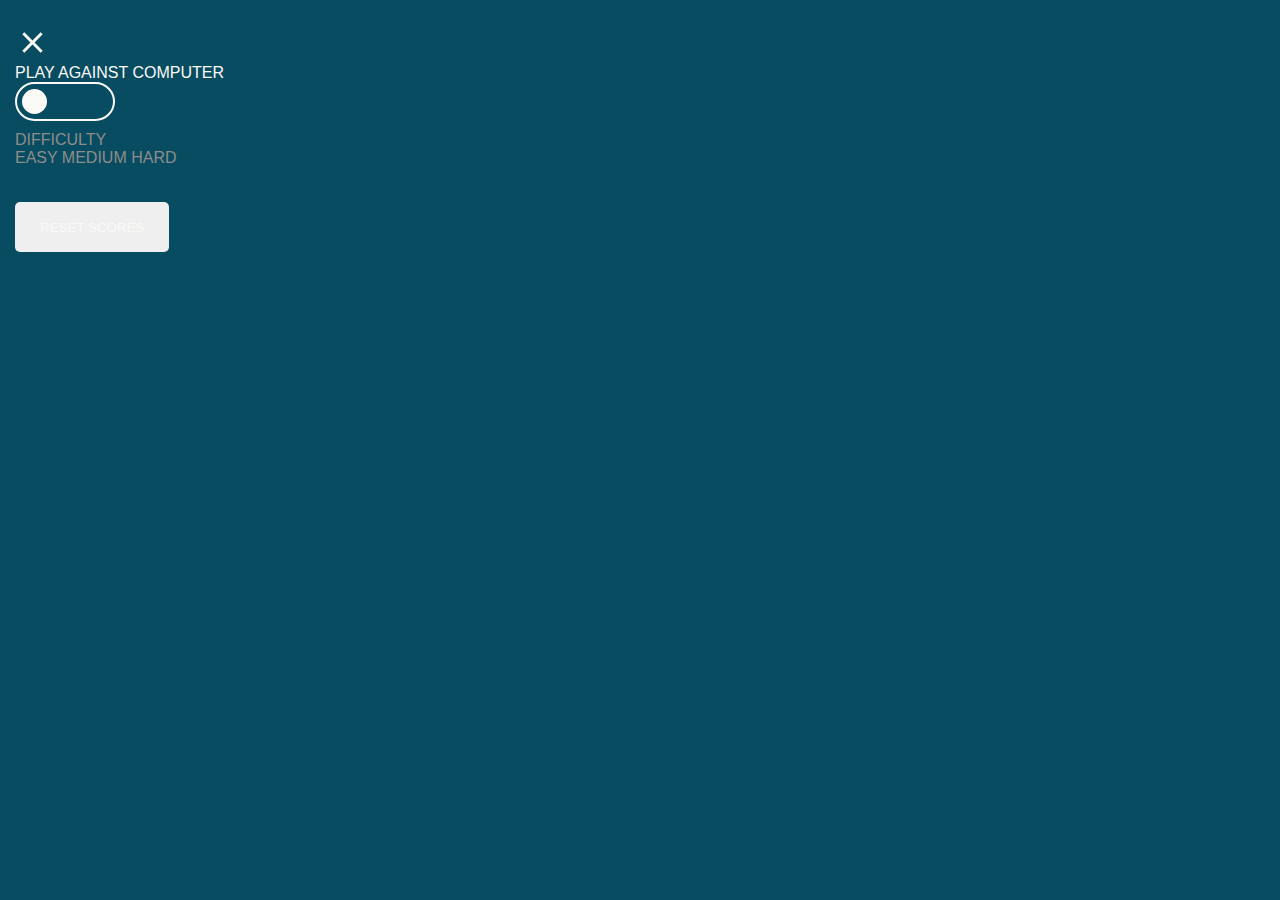
==== index.html @ 300998c6 "Merge branch 'html-structure' into main" ====
<!DOCTYPE html>
<html lang="en">
<head>
    <meta charset="UTF-8">
    <meta http-equiv="X-UA-Compatible" content="IE=edge">
    <meta name="viewport" content="width=device-width, initial-scale=1.0">
    <link rel="stylesheet" href="styles.css">
    <title>Tic Tac Toe</title>
</head>
<body>
    <div id="game-screen">
        <head>
            <div id="match-history">
                <svg id="undo-button" width="35" height="35" viewBox="0 0 35 35" fill="none" xmlns="http://www.w3.org/2000/svg">
                    <path d="M24 8.7025L21.336 6L10 17.5L21.336 29L24 26.2975L15.3468 17.5L24 8.7025Z" fill="#FAF9F6"/>
                </svg>
                <svg id="redo-button" width="35" height="35" viewBox="0 0 35 35" fill="none" xmlns="http://www.w3.org/2000/svg">
                    <path d="M13.664 6L11 8.7025L19.6532 17.5L11 26.2975L13.664 29L25 17.5L13.664 6Z" fill="#FAF9F6"/>
                </svg>
            </div>

            <svg id="settings-button" width="35" height="35" viewBox="0 0 35 35" fill="none" xmlns="http://www.w3.org/2000/svg">
                <path d="M27.9125 18.8708C27.9708 18.4333 28 17.9812 28 17.5C28 17.0333 27.9708 16.5667 27.8979 16.1292L30.8583 13.825C31.1208 13.6208 31.1938 13.2271 31.0333 12.9354L28.2333 8.09375C28.0583 7.77292 27.6938 7.67083 27.3729 7.77292L23.8875 9.17292C23.1583 8.61875 22.3854 8.15208 21.525 7.80208L21 4.09792C20.9417 3.74792 20.65 3.5 20.3 3.5H14.7C14.35 3.5 14.0729 3.74792 14.0146 4.09792L13.4896 7.80208C12.6292 8.15208 11.8417 8.63333 11.1271 9.17292L7.64166 7.77292C7.32083 7.65625 6.95625 7.77292 6.78125 8.09375L3.99583 12.9354C3.82083 13.2417 3.87916 13.6208 4.17083 13.825L7.13125 16.1292C7.05833 16.5667 7 17.0479 7 17.5C7 17.9521 7.02916 18.4333 7.10208 18.8708L4.14166 21.175C3.87916 21.3792 3.80625 21.7729 3.96666 22.0646L6.76666 26.9062C6.94166 27.2271 7.30625 27.3292 7.62708 27.2271L11.1125 25.8271C11.8417 26.3812 12.6146 26.8479 13.475 27.1979L14 30.9021C14.0729 31.2521 14.35 31.5 14.7 31.5H20.3C20.65 31.5 20.9417 31.2521 20.9854 30.9021L21.5104 27.1979C22.3708 26.8479 23.1583 26.3812 23.8729 25.8271L27.3583 27.2271C27.6792 27.3438 28.0437 27.2271 28.2188 26.9062L31.0187 22.0646C31.1938 21.7437 31.1208 21.3792 30.8437 21.175L27.9125 18.8708ZM17.5 22.75C14.6125 22.75 12.25 20.3875 12.25 17.5C12.25 14.6125 14.6125 12.25 17.5 12.25C20.3875 12.25 22.75 14.6125 22.75 17.5C22.75 20.3875 20.3875 22.75 17.5 22.75Z" fill="#FAF9F6"/>
            </svg>
        </head>

        <main>
            <div>Round: <span id="round-nr">1</span></div>

            <section id="grid">
                <div></div>
                <div></div>
                <div></div>
                <div></div>
                <div></div>
                <div></div>
                <div></div>
                <div></div>
                <div></div>
            </section>

            <section id="scores">
                <div id="p1" class="player">
                    <span id="p1-name">Player 1</span>
                    <span id="p1-score">-</span>
                </div>

                <div>vs</div>

                <div id="p2" class="player">
                    <span id="p2-name">Player 2</span>
                    <span id="p2-score">-</span>
                </div>
            </section>
        </main>
    </div>

    <div id="settings-screen">
        <head>
            <svg id="close-button" width="35" height="35" viewBox="0 0 35 35" fill="none" xmlns="http://www.w3.org/2000/svg">
                <path d="M27.7083 9.34791L25.652 7.29166L17.5 15.4437L9.34788 7.29166L7.29163 9.34791L15.4437 17.5L7.29163 25.6521L9.34788 27.7083L17.5 19.5562L25.652 27.7083L27.7083 25.6521L19.5562 17.5L27.7083 9.34791Z" fill="#FAF9F6"/>
            </svg> 
        </head>

        <main id="settings">
            <section id="ai">
                <div>
                    <span>play against computer</span>
                    <div id="switch">
                        <div id="ball"></div>
                    </div>
                </div>

                <div id="difficulties">
                    <div>difficulty</div>
                    <div>
                        <span id="easy">easy</span>
                        <span id="medium">medium</span>
                        <span id="hard">hard</span>
                    </div>
                </div>
            </section>

            <button>reset scores</button>
        </main>
    </div>

    <div id="reset-screen">
        <div id=""card>
            <p>Are you sure you want to reset the current game scores</p>
            <p>This action cannot be undone</p>
            <div>
                <button>Reset</button>
                <button>Cancel</button>
            </div>
        </div>
    </div>
    
</body>
</html>
---- styles.css ----
#game-screen{
    display: none;
}
#settings-screen{
    /* display: none; */
}
#reset-screen{
    display: none;
}

@import url('https://fonts.googleapis.com/css2?family=Alata&display=swap');

:root{
    --main: #084C61;
    --comp: #FDC10D;
    --accent: #E8283F;
    --white: #FAF9F6;
    --black: #22201C;
    --blackOverlay:#22201c60;
    --neutLite: #E8E6DF;
    --neutMed: #C6C5C2;
    --neutDark: #8E8D8A;

    --szXL: 55px;
    --szL: 35px;
    --szM: 25px;
    --szS:15px;
    --szXS:10px;
}

.font-m{font-size: 18px}
.font-s{font-size: 14px}
.font-l{font-size: 36px}

*{
    margin: 0;
    box-sizing: border-box;
    color: var(--white);
    font-family: 'Alata', sans-serif;;
    text-transform: uppercase;
}

.flex{display: flex;}
.column{flex-direction: column;}
.justify-center{justify-content: center;}
.align-center{align-items: center;}
.space-between{justify-content: space-between;}
.flex-end{justify-content: flex-end;}

/* // GENERAL COMPONENTS // */

button{
    padding: 5px 25px;
    height: 50px;
    border-radius: 5px;
    border: none;
    cursor: pointer;
    transition-property: color, background-color;
    transition-duration: 0.1s;
    width: auto;
}

button:hover{
    background-color: var(--black);
    color: var(--white);
}


.accent-button{
    background-color: var(--accent);
    color: var(--white);
}

.comp-button{
    background-color: var(--comp);
    color: var(--main);
}

.outline-button{
    border: 2px solid var(--main);
    color: var(--main);
}

/* // GENERAL LAYOUT // */

body{
    background-color: var(--main);
    padding: var(--szM) var(--szS) var(--szS) var(--szS);
    height: 100vh;
    position: relative;
}

/* gives spacing between main items  */
body > div > main > *:not(:last-child){
    margin-bottom: var(--szL);
}

body header{
    padding-bottom: var(--szL);
    display: flex;
}


/* // GAME SCREEN SPECIFICS // */

#match-history{
    gap: var(--szL);
}

body main > *{
    margin-bottom: var(--szXS);
}

#grid{
    width: 100%;
    display: grid;
    grid-template-columns: repeat(3, 1fr);
    grid-template-rows: repeat(3, 50px);

}

#grid > div{--border: 2px solid var(--white);}
#grid div:nth-child(3n){border-left: var(--border)}
#grid div:nth-child(3n+1){border-right: var(--border)}
#grid div:nth-child(-n+3){border-bottom: var(--border)}
#grid div:nth-child(-n+3){border-bottom: var(--border)}
#grid div:nth-child(6)~div{border-top: var(--border)}

.player{
    flex-grow: 1;
    text-align: center;
    display: flex;
    flex-direction: column;
}

.player .active{
    color: var(--comp);
}

/* // SETTINGS SCREEN SPECIFICS // */

#settings section > *:not(:last-child){
    margin-bottom: var(--szXS);
}

#switch{
    width: 100px;
    padding: 5px ;
    border-radius: 50px;
    border: 2px solid var(--white);

    position: relative;
    cursor: pointer;
}

#switch > div{
    position: relative;
    left: 0px;

    height: var(--szM);
    width: var(--szM);
    background-color: var(--white);
    border-radius: 50px;

    transition-property: left;
    transition-duration: 0.1s;
    transition-timing-function: ease-out;
}

#switch .active{
    left: calc( 100% - var(--szM) );
}

#difficulties *{
    color: var(--neutDark) !important;
}

#difficulties .active{color: var(--comp);}


/* // RESET SCREEN SPECIFICS // */
#reset-screen{
    position: absolute;
    width: 100%;
    height: 100%;
    top: 0;
    left: 0;
    background-color: var(--blackOverlay);
}

#reset-screen .card{
    background-color: var(--white);
    border-radius: 5px;
    padding: var(--szXL) var(--szL);

    display: grid;
    gap: var(--szL);

}

.reset-text p:first-child{padding-bottom: var(--szXS);}
.reset-text p{color: var(--black);}
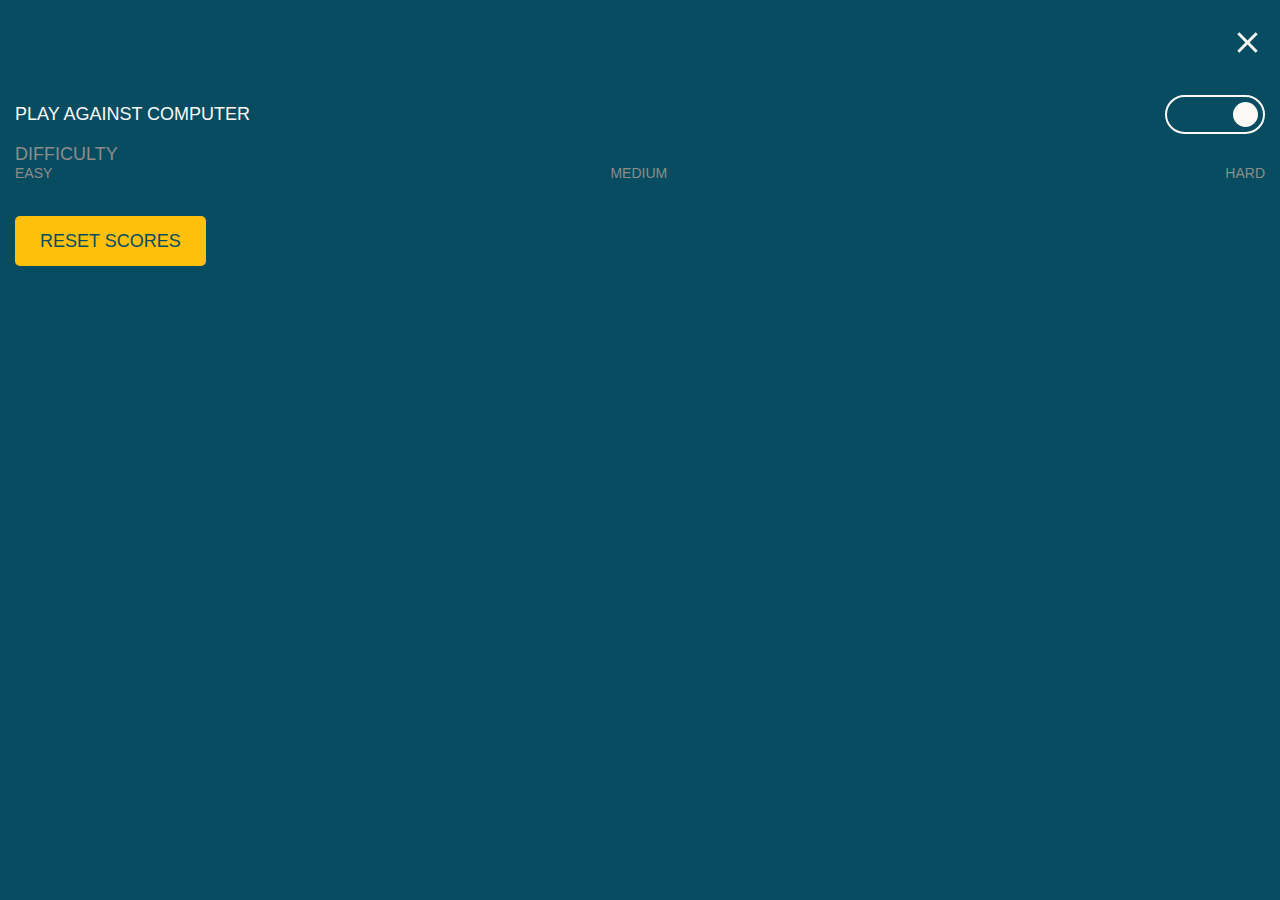
==== commit f9a509e1: "Merge branch 'css-structure' into main" ====
--- a/index.html
+++ b/index.html
@@ -9,8 +9,8 @@
 </head>
 <body>
     <div id="game-screen">
-        <head>
-            <div id="match-history">
+        <header class="space-between">
+            <div id="match-history" class="flex">
                 <svg id="undo-button" width="35" height="35" viewBox="0 0 35 35" fill="none" xmlns="http://www.w3.org/2000/svg">
                     <path d="M24 8.7025L21.336 6L10 17.5L21.336 29L24 26.2975L15.3468 17.5L24 8.7025Z" fill="#FAF9F6"/>
                 </svg>
@@ -22,10 +22,10 @@
             <svg id="settings-button" width="35" height="35" viewBox="0 0 35 35" fill="none" xmlns="http://www.w3.org/2000/svg">
                 <path d="M27.9125 18.8708C27.9708 18.4333 28 17.9812 28 17.5C28 17.0333 27.9708 16.5667 27.8979 16.1292L30.8583 13.825C31.1208 13.6208 31.1938 13.2271 31.0333 12.9354L28.2333 8.09375C28.0583 7.77292 27.6938 7.67083 27.3729 7.77292L23.8875 9.17292C23.1583 8.61875 22.3854 8.15208 21.525 7.80208L21 4.09792C20.9417 3.74792 20.65 3.5 20.3 3.5H14.7C14.35 3.5 14.0729 3.74792 14.0146 4.09792L13.4896 7.80208C12.6292 8.15208 11.8417 8.63333 11.1271 9.17292L7.64166 7.77292C7.32083 7.65625 6.95625 7.77292 6.78125 8.09375L3.99583 12.9354C3.82083 13.2417 3.87916 13.6208 4.17083 13.825L7.13125 16.1292C7.05833 16.5667 7 17.0479 7 17.5C7 17.9521 7.02916 18.4333 7.10208 18.8708L4.14166 21.175C3.87916 21.3792 3.80625 21.7729 3.96666 22.0646L6.76666 26.9062C6.94166 27.2271 7.30625 27.3292 7.62708 27.2271L11.1125 25.8271C11.8417 26.3812 12.6146 26.8479 13.475 27.1979L14 30.9021C14.0729 31.2521 14.35 31.5 14.7 31.5H20.3C20.65 31.5 20.9417 31.2521 20.9854 30.9021L21.5104 27.1979C22.3708 26.8479 23.1583 26.3812 23.8729 25.8271L27.3583 27.2271C27.6792 27.3438 28.0437 27.2271 28.2188 26.9062L31.0187 22.0646C31.1938 21.7437 31.1208 21.3792 30.8437 21.175L27.9125 18.8708ZM17.5 22.75C14.6125 22.75 12.25 20.3875 12.25 17.5C12.25 14.6125 14.6125 12.25 17.5 12.25C20.3875 12.25 22.75 14.6125 22.75 17.5C22.75 20.3875 20.3875 22.75 17.5 22.75Z" fill="#FAF9F6"/>
             </svg>
-        </head>
+        </header>
 
         <main>
-            <div>Round: <span id="round-nr">1</span></div>
+            <div>Round: <span id="round-nr" class="font-s">1</span></div>
 
             <section id="grid">
                 <div></div>
@@ -39,59 +39,61 @@
                 <div></div>
             </section>
 
-            <section id="scores">
+            <section id="scores" class="flex">
                 <div id="p1" class="player">
-                    <span id="p1-name">Player 1</span>
-                    <span id="p1-score">-</span>
+                    <div id="p1-name" class="font-m active">Player 1</div>
+                    <div id="p1-score" class="font-l">-</div>
                 </div>
 
-                <div>vs</div>
+                <div class="font-m">vs</div>
 
                 <div id="p2" class="player">
-                    <span id="p2-name">Player 2</span>
-                    <span id="p2-score">-</span>
+                    <div id="p2-name" class="font-m">Player 2</div>
+                    <div id="p2-score" class="font-l">-</div>
                 </div>
             </section>
         </main>
     </div>
 
     <div id="settings-screen">
-        <head>
+        <header class="flex-end">
             <svg id="close-button" width="35" height="35" viewBox="0 0 35 35" fill="none" xmlns="http://www.w3.org/2000/svg">
                 <path d="M27.7083 9.34791L25.652 7.29166L17.5 15.4437L9.34788 7.29166L7.29163 9.34791L15.4437 17.5L7.29163 25.6521L9.34788 27.7083L17.5 19.5562L25.652 27.7083L27.7083 25.6521L19.5562 17.5L27.7083 9.34791Z" fill="#FAF9F6"/>
             </svg> 
-        </head>
+        </header>
 
         <main id="settings">
             <section id="ai">
-                <div>
-                    <span>play against computer</span>
+                <div class="flex space-between align-center">
+                    <span class="font-m">play against computer</span>
                     <div id="switch">
-                        <div id="ball"></div>
+                        <div class="active" ></div>
                     </div>
                 </div>
 
                 <div id="difficulties">
-                    <div>difficulty</div>
-                    <div>
-                        <span id="easy">easy</span>
-                        <span id="medium">medium</span>
-                        <span id="hard">hard</span>
+                    <div class="font-m">difficulty</div>
+                    <div class="flex space-between">
+                        <span id="easy" class="font-s">easy</span>
+                        <span id="medium" class="font-s active">medium</span>
+                        <span id="hard" class="font-s">hard</span>
                     </div>
                 </div>
             </section>
 
-            <button>reset scores</button>
+            <button class="comp-button font-m">reset scores</button>
         </main>
     </div>
 
-    <div id="reset-screen">
-        <div id=""card>
-            <p>Are you sure you want to reset the current game scores</p>
-            <p>This action cannot be undone</p>
-            <div>
-                <button>Reset</button>
-                <button>Cancel</button>
+    <div id="reset-screen" class="flex justify-center align-center">
+        <div class="card">
+            <div class="reset-text">
+                <p class="font-m">Are you sure you want to reset the current game scores</p>
+                <p class="font-s">This action cannot be undone</p>
+            </div>
+            <div class="flex space-between">
+                <button id="reset-button" class="accent-button font-m">Reset</button>
+                <button id="cancel-button" class="outline-button ">Cancel</button>
             </div>
         </div>
     </div>
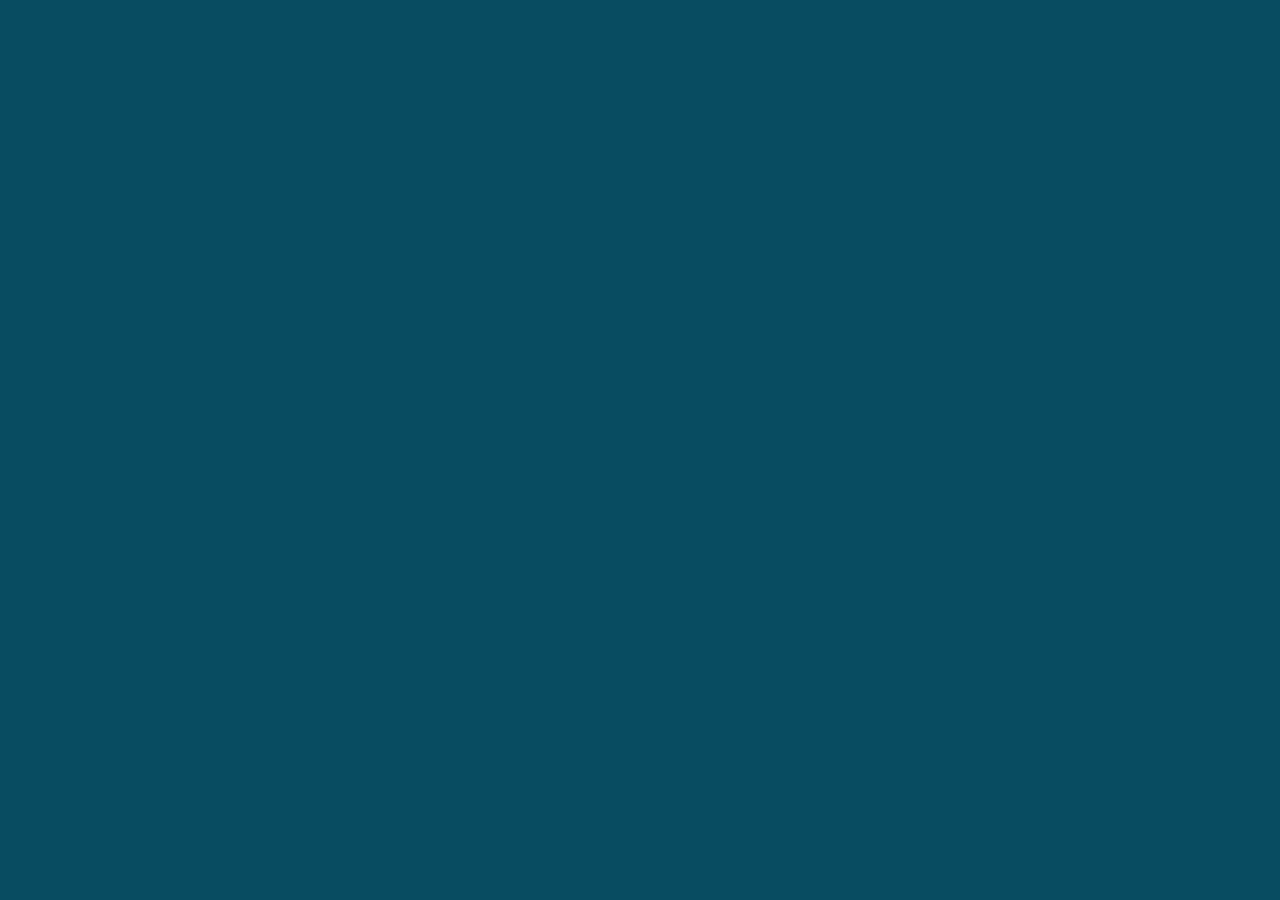
==== commit 678808d2: "moved html to separate file" ====
--- a/index.html
+++ b/index.html
@@ -8,95 +8,6 @@
     <title>Tic Tac Toe</title>
 </head>
 <body>
-    <div id="game-screen">
-        <header class="space-between">
-            <div id="match-history" class="flex">
-                <svg id="undo-button" width="35" height="35" viewBox="0 0 35 35" fill="none" xmlns="http://www.w3.org/2000/svg">
-                    <path d="M24 8.7025L21.336 6L10 17.5L21.336 29L24 26.2975L15.3468 17.5L24 8.7025Z" fill="#FAF9F6"/>
-                </svg>
-                <svg id="redo-button" width="35" height="35" viewBox="0 0 35 35" fill="none" xmlns="http://www.w3.org/2000/svg">
-                    <path d="M13.664 6L11 8.7025L19.6532 17.5L11 26.2975L13.664 29L25 17.5L13.664 6Z" fill="#FAF9F6"/>
-                </svg>
-            </div>
-
-            <svg id="settings-button" width="35" height="35" viewBox="0 0 35 35" fill="none" xmlns="http://www.w3.org/2000/svg">
-                <path d="M27.9125 18.8708C27.9708 18.4333 28 17.9812 28 17.5C28 17.0333 27.9708 16.5667 27.8979 16.1292L30.8583 13.825C31.1208 13.6208 31.1938 13.2271 31.0333 12.9354L28.2333 8.09375C28.0583 7.77292 27.6938 7.67083 27.3729 7.77292L23.8875 9.17292C23.1583 8.61875 22.3854 8.15208 21.525 7.80208L21 4.09792C20.9417 3.74792 20.65 3.5 20.3 3.5H14.7C14.35 3.5 14.0729 3.74792 14.0146 4.09792L13.4896 7.80208C12.6292 8.15208 11.8417 8.63333 11.1271 9.17292L7.64166 7.77292C7.32083 7.65625 6.95625 7.77292 6.78125 8.09375L3.99583 12.9354C3.82083 13.2417 3.87916 13.6208 4.17083 13.825L7.13125 16.1292C7.05833 16.5667 7 17.0479 7 17.5C7 17.9521 7.02916 18.4333 7.10208 18.8708L4.14166 21.175C3.87916 21.3792 3.80625 21.7729 3.96666 22.0646L6.76666 26.9062C6.94166 27.2271 7.30625 27.3292 7.62708 27.2271L11.1125 25.8271C11.8417 26.3812 12.6146 26.8479 13.475 27.1979L14 30.9021C14.0729 31.2521 14.35 31.5 14.7 31.5H20.3C20.65 31.5 20.9417 31.2521 20.9854 30.9021L21.5104 27.1979C22.3708 26.8479 23.1583 26.3812 23.8729 25.8271L27.3583 27.2271C27.6792 27.3438 28.0437 27.2271 28.2188 26.9062L31.0187 22.0646C31.1938 21.7437 31.1208 21.3792 30.8437 21.175L27.9125 18.8708ZM17.5 22.75C14.6125 22.75 12.25 20.3875 12.25 17.5C12.25 14.6125 14.6125 12.25 17.5 12.25C20.3875 12.25 22.75 14.6125 22.75 17.5C22.75 20.3875 20.3875 22.75 17.5 22.75Z" fill="#FAF9F6"/>
-            </svg>
-        </header>
-
-        <main>
-            <div>Round: <span id="round-nr" class="font-s">1</span></div>
-
-            <section id="grid">
-                <div></div>
-                <div></div>
-                <div></div>
-                <div></div>
-                <div></div>
-                <div></div>
-                <div></div>
-                <div></div>
-                <div></div>
-            </section>
-
-            <section id="scores" class="flex">
-                <div id="p1" class="player">
-                    <div id="p1-name" class="font-m active">Player 1</div>
-                    <div id="p1-score" class="font-l">-</div>
-                </div>
-
-                <div class="font-m">vs</div>
-
-                <div id="p2" class="player">
-                    <div id="p2-name" class="font-m">Player 2</div>
-                    <div id="p2-score" class="font-l">-</div>
-                </div>
-            </section>
-        </main>
-    </div>
-
-    <div id="settings-screen">
-        <header class="flex-end">
-            <svg id="close-button" width="35" height="35" viewBox="0 0 35 35" fill="none" xmlns="http://www.w3.org/2000/svg">
-                <path d="M27.7083 9.34791L25.652 7.29166L17.5 15.4437L9.34788 7.29166L7.29163 9.34791L15.4437 17.5L7.29163 25.6521L9.34788 27.7083L17.5 19.5562L25.652 27.7083L27.7083 25.6521L19.5562 17.5L27.7083 9.34791Z" fill="#FAF9F6"/>
-            </svg> 
-        </header>
-
-        <main id="settings">
-            <section id="ai">
-                <div class="flex space-between align-center">
-                    <span class="font-m">play against computer</span>
-                    <div id="switch">
-                        <div class="active" ></div>
-                    </div>
-                </div>
-
-                <div id="difficulties">
-                    <div class="font-m">difficulty</div>
-                    <div class="flex space-between">
-                        <span id="easy" class="font-s">easy</span>
-                        <span id="medium" class="font-s active">medium</span>
-                        <span id="hard" class="font-s">hard</span>
-                    </div>
-                </div>
-            </section>
-
-            <button class="comp-button font-m">reset scores</button>
-        </main>
-    </div>
-
-    <div id="reset-screen" class="flex justify-center align-center">
-        <div class="card">
-            <div class="reset-text">
-                <p class="font-m">Are you sure you want to reset the current game scores</p>
-                <p class="font-s">This action cannot be undone</p>
-            </div>
-            <div class="flex space-between">
-                <button id="reset-button" class="accent-button font-m">Reset</button>
-                <button id="cancel-button" class="outline-button ">Cancel</button>
-            </div>
-        </div>
-    </div>
     
 </body>
 </html>
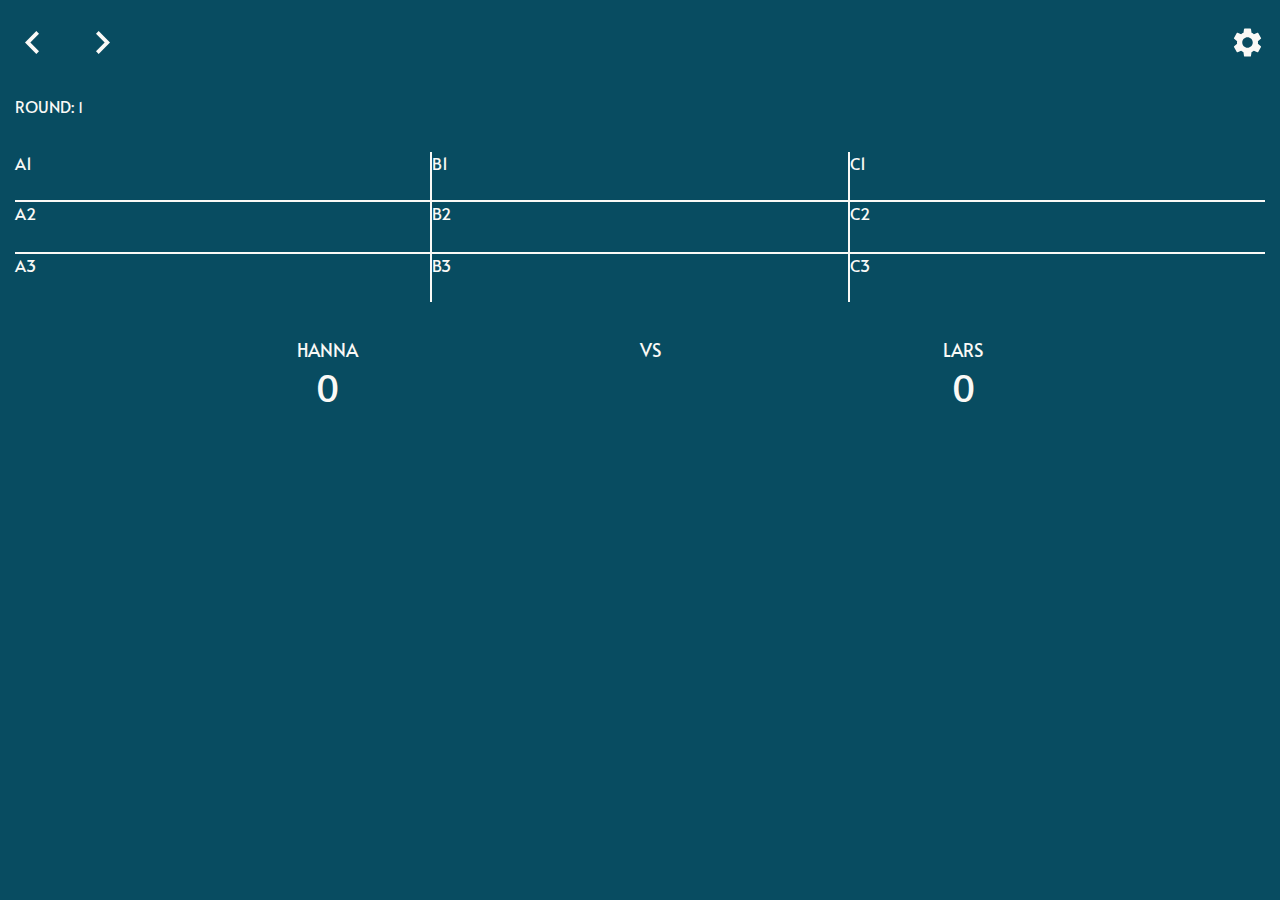
==== commit dd7af98a: "started working on creating DOM" ====
--- a/index.html
+++ b/index.html
@@ -9,5 +9,7 @@
 </head>
 <body>
     
+<script src="auxi.js"></script>
+<script src="script.js"></script>
 </body>
 </html>
--- a/styles.css
+++ b/styles.css
@@ -1,13 +1,3 @@
-
-#game-screen{
-    display: none;
-}
-#settings-screen{
-    /* display: none; */
-}
-#reset-screen{
-    display: none;
-}
 
 @import url('https://fonts.googleapis.com/css2?family=Alata&display=swap');
 
@@ -99,6 +89,7 @@
 body header{
     padding-bottom: var(--szL);
     display: flex;
+    flex-direction: row-reverse;
 }
 
 
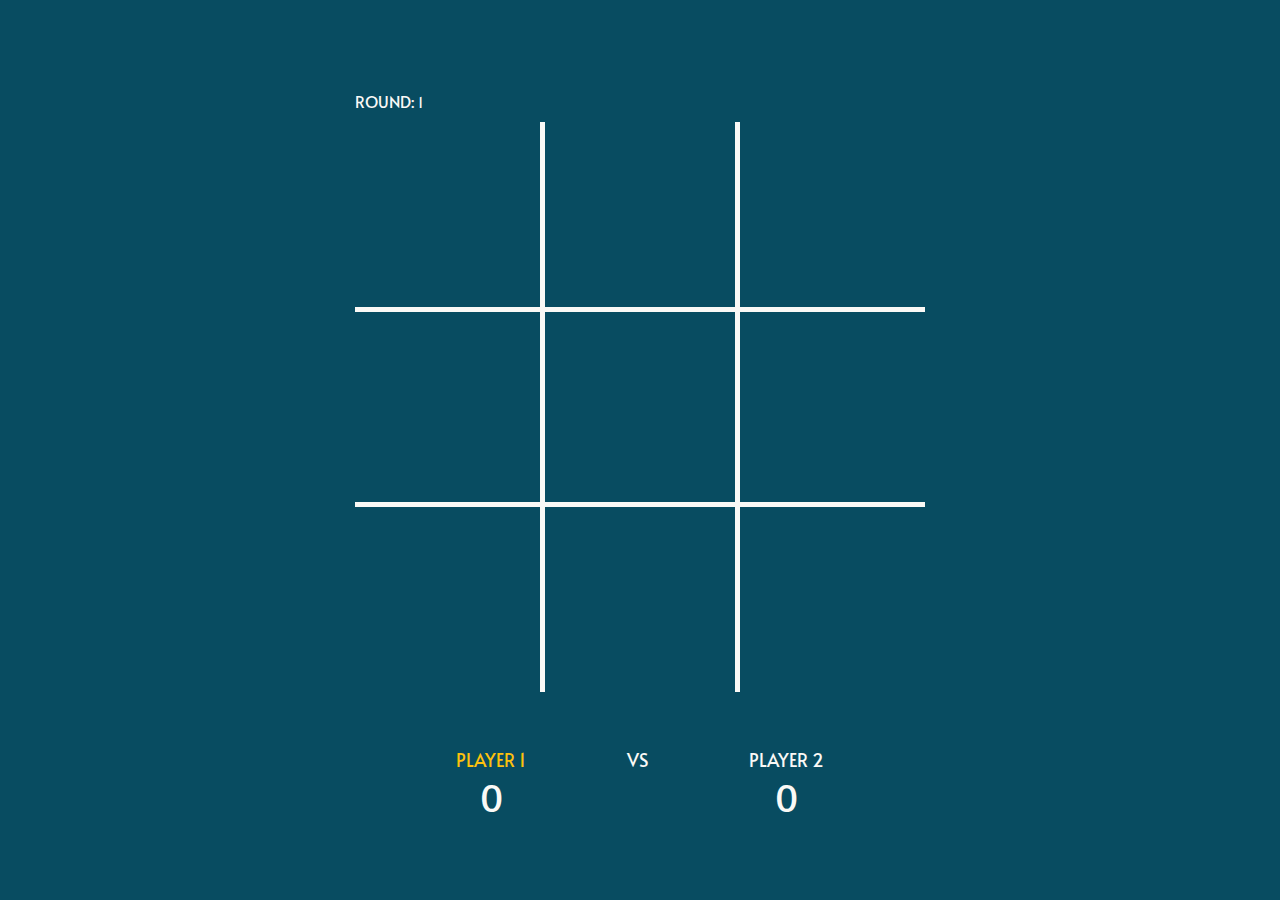
==== commit 097fe6d7: "made the game work" ====
--- a/index.html
+++ b/index.html
@@ -8,8 +8,30 @@
     <title>Tic Tac Toe</title>
 </head>
 <body>
+    <main>
+        <div>Round: <span id="round-nr" class="font-s"></span></div>            
+
+        <section id="grid">
+        </section>
+
+        <section id="scores" class="flex">
+            <div id="p1" class="player">
+                <div id="p1-name" class="font-m active">Player 1</div>
+                <div id="p1-score" class="font-l">-</div>
+            </div>
+
+            <div class="font-m">vs</div>
+
+            <div id="p2" class="player">
+                <div id="p2-name" class="font-m">Player 2</div>
+                <div id="p2-score" class="font-l">-</div>
+            </div>
+        </section>
+
+    </main>
     
 <script src="auxi.js"></script>
+<script src="DOM.js"></script>
 <script src="script.js"></script>
 </body>
 </html>
--- a/styles.css
+++ b/styles.css
@@ -17,11 +17,17 @@
     --szM: 25px;
     --szS:15px;
     --szXS:10px;
+
+    --width: 600px;
 }
 
 .font-m{font-size: 18px}
 .font-s{font-size: 14px}
 .font-l{font-size: 36px}
+
+.color-black{color: var(--black)}
+.color-white{color: var(--white)}
+.color-accent{color:var(--accent)}
 
 *{
     margin: 0;
@@ -76,9 +82,12 @@
 
 body{
     background-color: var(--main);
-    padding: var(--szM) var(--szS) var(--szS) var(--szS);
+    padding: 10vh var(--szS) var(--szS) var(--szS);
     height: 100vh;
-    position: relative;
+
+    max-width: var(--width);
+    margin: auto;
+
 }
 
 /* gives spacing between main items  */
@@ -86,12 +95,6 @@
     margin-bottom: var(--szL);
 }
 
-body header{
-    padding-bottom: var(--szL);
-    display: flex;
-    flex-direction: row-reverse;
-}
-
 
 /* // GAME SCREEN SPECIFICS // */
 
@@ -99,25 +102,41 @@
     gap: var(--szL);
 }
 
-body main > *{
-    margin-bottom: var(--szXS);
+#grid{
+    margin-top: var(--szXS);
+    margin-bottom: var(--szXL);
+}
+
+.rounds-wrapper > *{
+    flex-basis: 0;
+    flex-grow: 1;
 }
 
 #grid{
     width: 100%;
     display: grid;
     grid-template-columns: repeat(3, 1fr);
-    grid-template-rows: repeat(3, 50px);
-
-}
-
-#grid > div{--border: 2px solid var(--white);}
+    grid-template-rows: repeat(3, 1fr);
+
+}
+
+#grid > div{
+    --border: 5px solid var(--white);
+
+    display: grid;
+    place-content: center;
+    padding: var(--szM);
+}
 #grid div:nth-child(3n){border-left: var(--border)}
 #grid div:nth-child(3n+1){border-right: var(--border)}
 #grid div:nth-child(-n+3){border-bottom: var(--border)}
 #grid div:nth-child(-n+3){border-bottom: var(--border)}
 #grid div:nth-child(6)~div{border-top: var(--border)}
 
+#grid svg{
+    width: 505;
+}
+
 .player{
     flex-grow: 1;
     text-align: center;
@@ -171,16 +190,21 @@
 
 
 /* // RESET SCREEN SPECIFICS // */
-#reset-screen{
+.black-overlay{
     position: absolute;
-    width: 100%;
+    width: 100vw;
     height: 100%;
     top: 0;
     left: 0;
     background-color: var(--blackOverlay);
-}
-
-#reset-screen .card{
+    display: grid;
+    place-content: center;
+}
+
+.card{
+    max-width: var(--width);
+    margin: auto;
+
     background-color: var(--white);
     border-radius: 5px;
     padding: var(--szXL) var(--szL);
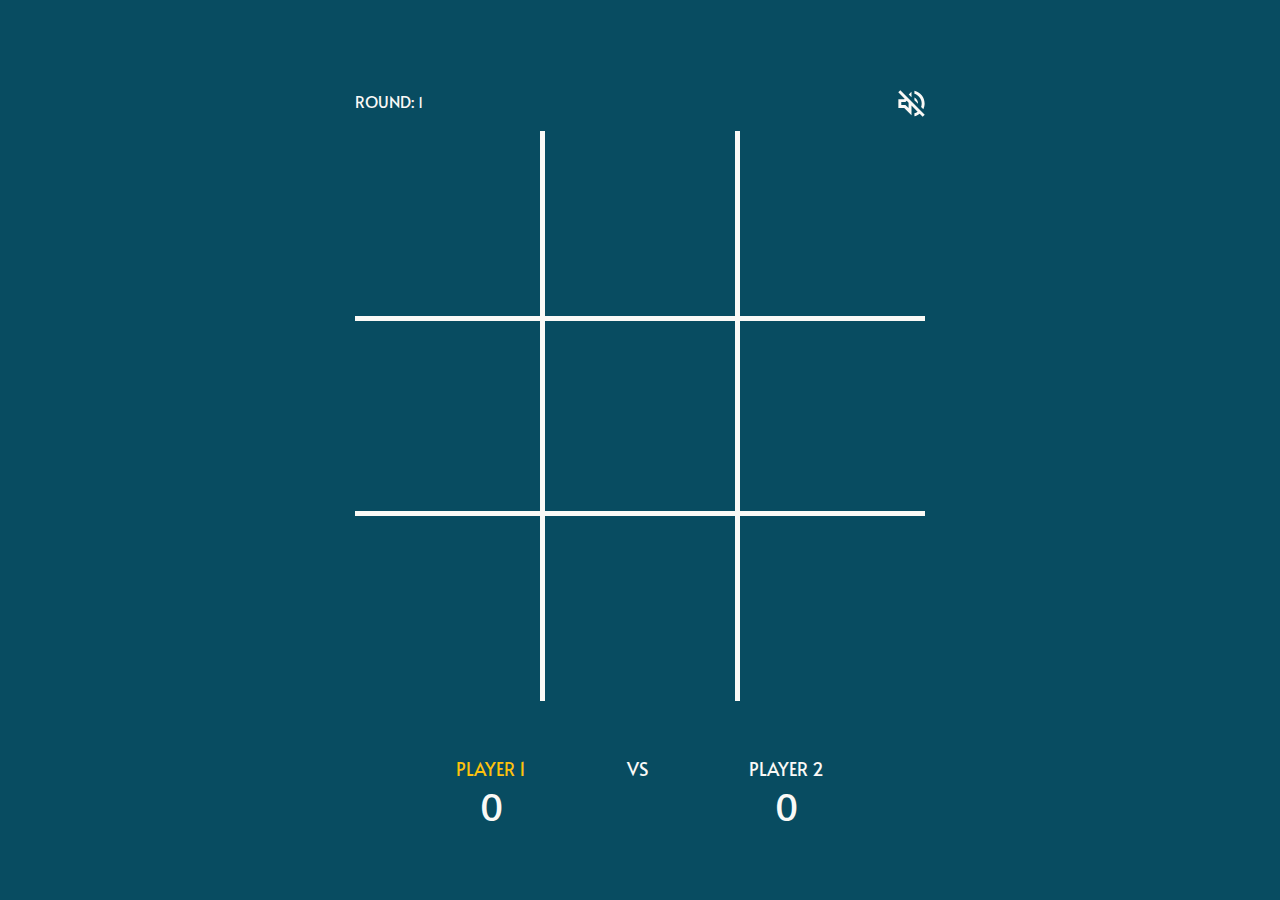
==== commit 52244f09: "moved autdio to aux" ====
--- a/index.html
+++ b/index.html
@@ -8,27 +8,26 @@
     <title>Tic Tac Toe</title>
 </head>
 <body>
-    <main>
-        <div>Round: <span id="round-nr" class="font-s"></span></div>            
+    <div id="top-bar"class="flex space-between">
+        <div>Round: <span id="round-nr" class="font-s"></span></div>
+    </div>            
 
-        <section id="grid">
-        </section>
+    <section id="grid">
+    </section>
 
-        <section id="scores" class="flex">
-            <div id="p1" class="player">
-                <div id="p1-name" class="font-m active">Player 1</div>
-                <div id="p1-score" class="font-l">-</div>
-            </div>
+    <section id="scores" class="flex">
+        <div id="p1" class="player">
+            <div id="p1-name" class="font-m active">Player 1</div>
+            <div id="p1-score" class="font-l">-</div>
+        </div>
 
-            <div class="font-m">vs</div>
+        <div class="font-m">vs</div>
 
-            <div id="p2" class="player">
-                <div id="p2-name" class="font-m">Player 2</div>
-                <div id="p2-score" class="font-l">-</div>
-            </div>
-        </section>
-
-    </main>
+        <div id="p2" class="player">
+            <div id="p2-name" class="font-m">Player 2</div>
+            <div id="p2-score" class="font-l">-</div>
+        </div>
+    </section>
     
 <script src="auxi.js"></script>
 <script src="DOM.js"></script>
--- a/styles.css
+++ b/styles.css
@@ -85,6 +85,7 @@
     padding: 10vh var(--szS) var(--szS) var(--szS);
     height: 100vh;
 
+    width: 100%;
     max-width: var(--width);
     margin: auto;
 
@@ -97,6 +98,7 @@
 
 
 /* // GAME SCREEN SPECIFICS // */
+
 
 #match-history{
     gap: var(--szL);
@@ -132,10 +134,6 @@
 #grid div:nth-child(-n+3){border-bottom: var(--border)}
 #grid div:nth-child(-n+3){border-bottom: var(--border)}
 #grid div:nth-child(6)~div{border-top: var(--border)}
-
-#grid svg{
-    width: 505;
-}
 
 .player{
     flex-grow: 1;
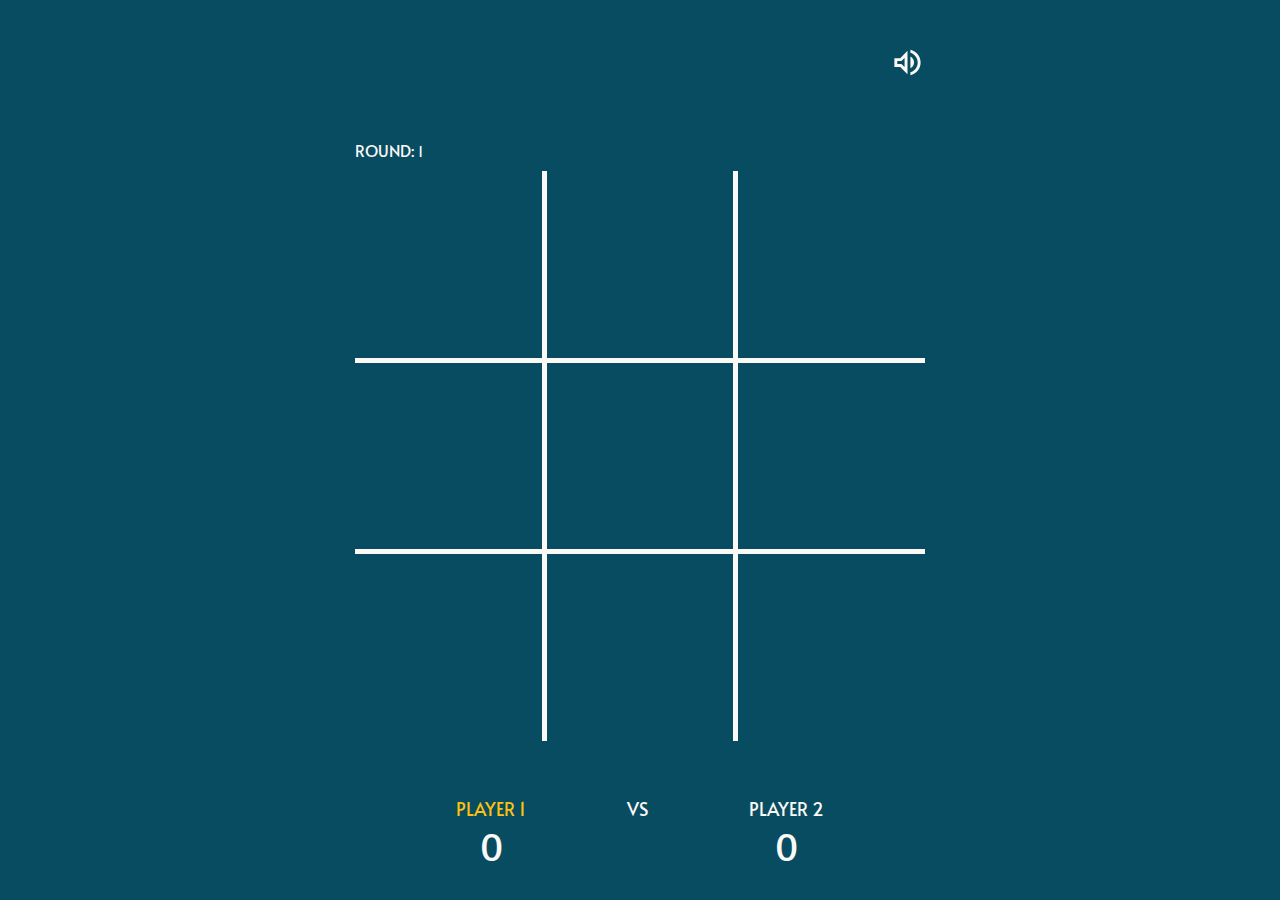
==== commit e7d14ae5: "changes" ====
--- a/index.html
+++ b/index.html
@@ -8,7 +8,13 @@
     <title>Tic Tac Toe</title>
 </head>
 <body>
-    <div id="top-bar"class="flex space-between">
+
+
+    <div id="top-bar" class="flex flex-end ">
+        
+    </div>
+
+    <div class="flex space-between">
         <div>Round: <span id="round-nr" class="font-s"></span></div>
     </div>            
 
--- a/styles.css
+++ b/styles.css
@@ -82,7 +82,7 @@
 
 body{
     background-color: var(--main);
-    padding: 10vh var(--szS) var(--szS) var(--szS);
+    padding: 5vh var(--szS) var(--szS) var(--szS);
     height: 100vh;
 
     width: 100%;
@@ -97,8 +97,10 @@
 }
 
 
-/* // GAME SCREEN SPECIFICS // */
-
+#top-bar{
+    position: relative;
+    margin-bottom: var(--szXL);
+}
 
 #match-history{
     gap: var(--szL);
@@ -115,25 +117,23 @@
 }
 
 #grid{
+    background-color: var(--white);
+    gap: 5px;
+
     width: 100%;
     display: grid;
     grid-template-columns: repeat(3, 1fr);
     grid-template-rows: repeat(3, 1fr);
+    box-sizing: border-box;
 
 }
 
 #grid > div{
-    --border: 5px solid var(--white);
-
+    background-color: var(--main);
     display: grid;
     place-content: center;
     padding: var(--szM);
 }
-#grid div:nth-child(3n){border-left: var(--border)}
-#grid div:nth-child(3n+1){border-right: var(--border)}
-#grid div:nth-child(-n+3){border-bottom: var(--border)}
-#grid div:nth-child(-n+3){border-bottom: var(--border)}
-#grid div:nth-child(6)~div{border-top: var(--border)}
 
 .player{
     flex-grow: 1;
